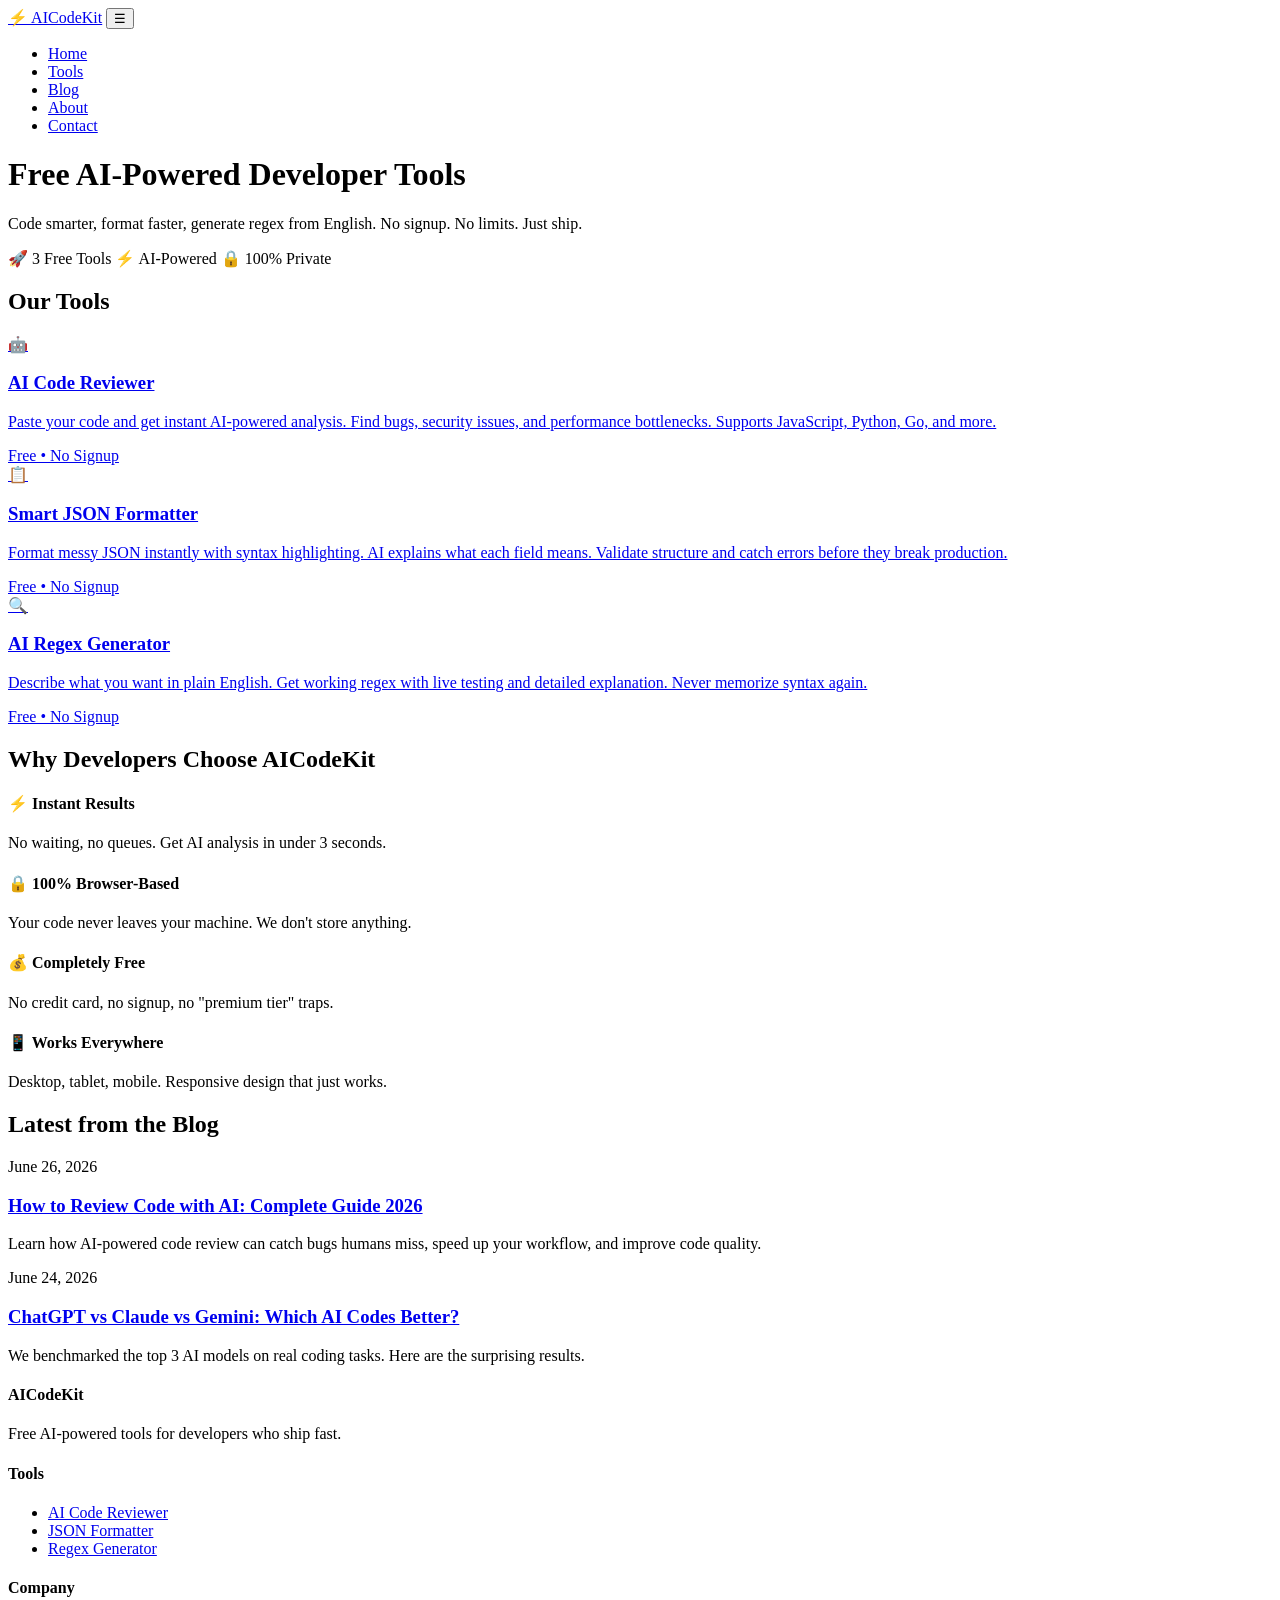
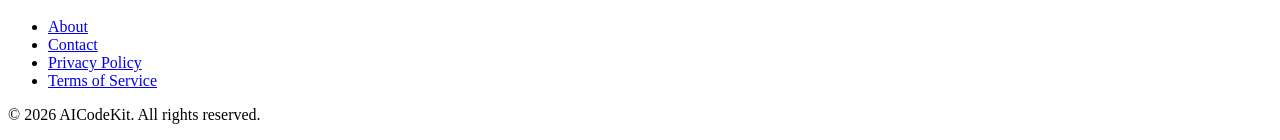
==== index.html @ 96e29e60 "Create index.html" ====
<!DOCTYPE html>
<html lang="en">
<head>
    <meta charset="UTF-8">
    <meta name="viewport" content="width=device-width, initial-scale=1.0">
    <title>AICodeKit — Free AI-Powered Developer Tools</title>
    <meta name="description" content="Free AI-powered developer tools: Code Reviewer, JSON Formatter, Regex Generator. No signup required. Built for developers who ship fast.">
    <link rel="canonical" href="https://aicodekit.com/">
    <link rel="stylesheet" href="css/style.css">
</head>
<body>
    <nav class="navbar">
        <div class="container">
            <a href="/" class="logo">⚡ AICodeKit</a>
            <button class="mobile-toggle" aria-label="Menu">☰</button>
            <ul class="nav-links">
                <li><a href="/">Home</a></li>
                <li><a href="/tools/code-reviewer.html">Tools</a></li>
                <li><a href="/blog/">Blog</a></li>
                <li><a href="/about.html">About</a></li>
                <li><a href="/contact.html">Contact</a></li>
            </ul>
        </div>
    </nav>

    <header class="hero">
        <div class="container">
            <h1>Free AI-Powered Developer Tools</h1>
            <p class="subtitle">Code smarter, format faster, generate regex from English. No signup. No limits. Just ship.</p>
            <div class="hero-stats">
                <span>🚀 3 Free Tools</span>
                <span>⚡ AI-Powered</span>
                <span>🔒 100% Private</span>
            </div>
        </div>
    </header>

    <main class="container">
        <section class="tools-grid">
            <h2>Our Tools</h2>
            <div class="grid">
                <a href="/tools/code-reviewer.html" class="tool-card">
                    <div class="tool-icon">🤖</div>
                    <h3>AI Code Reviewer</h3>
                    <p>Paste your code and get instant AI-powered analysis. Find bugs, security issues, and performance bottlenecks. Supports JavaScript, Python, Go, and more.</p>
                    <span class="tool-tag">Free • No Signup</span>
                </a>

                <a href="/tools/json-formatter.html" class="tool-card">
                    <div class="tool-icon">📋</div>
                    <h3>Smart JSON Formatter</h3>
                    <p>Format messy JSON instantly with syntax highlighting. AI explains what each field means. Validate structure and catch errors before they break production.</p>
                    <span class="tool-tag">Free • No Signup</span>
                </a>

                <a href="/tools/regex-generator.html" class="tool-card">
                    <div class="tool-icon">🔍</div>
                    <h3>AI Regex Generator</h3>
                    <p>Describe what you want in plain English. Get working regex with live testing and detailed explanation. Never memorize syntax again.</p>
                    <span class="tool-tag">Free • No Signup</span>
                </a>
            </div>
        </section>

        <section class="why-us">
            <h2>Why Developers Choose AICodeKit</h2>
            <div class="features">
                <div class="feature">
                    <h4>⚡ Instant Results</h4>
                    <p>No waiting, no queues. Get AI analysis in under 3 seconds.</p>
                </div>
                <div class="feature">
                    <h4>🔒 100% Browser-Based</h4>
                    <p>Your code never leaves your machine. We don't store anything.</p>
                </div>
                <div class="feature">
                    <h4>💰 Completely Free</h4>
                    <p>No credit card, no signup, no "premium tier" traps.</p>
                </div>
                <div class="feature">
                    <h4>📱 Works Everywhere</h4>
                    <p>Desktop, tablet, mobile. Responsive design that just works.</p>
                </div>
            </div>
        </section>

        <section class="latest-posts">
            <h2>Latest from the Blog</h2>
            <div class="posts-grid">
                <article class="post-card">
                    <span class="post-date">June 26, 2026</span>
                    <h3><a href="/blog/ai-code-review-guide.html">How to Review Code with AI: Complete Guide 2026</a></h3>
                    <p>Learn how AI-powered code review can catch bugs humans miss, speed up your workflow, and improve code quality.</p>
                </article>
                <article class="post-card">
                    <span class="post-date">June 24, 2026</span>
                    <h3><a href="/blog/chatgpt-vs-claude-coding.html">ChatGPT vs Claude vs Gemini: Which AI Codes Better?</a></h3>
                    <p>We benchmarked the top 3 AI models on real coding tasks. Here are the surprising results.</p>
                </article>
            </div>
        </section>
    </main>

    <footer>
        <div class="container">
            <div class="footer-grid">
                <div>
                    <h4>AICodeKit</h4>
                    <p>Free AI-powered tools for developers who ship fast.</p>
                </div>
                <div>
                    <h4>Tools</h4>
                    <ul>
                        <li><a href="/tools/code-reviewer.html">AI Code Reviewer</a></li>
                        <li><a href="/tools/json-formatter.html">JSON Formatter</a></li>
                        <li><a href="/tools/regex-generator.html">Regex Generator</a></li>
                    </ul>
                </div>
                <div>
                    <h4>Company</h4>
                    <ul>
                        <li><a href="/about.html">About</a></li>
                        <li><a href="/contact.html">Contact</a></li>
                        <li><a href="/privacy.html">Privacy Policy</a></li>
                        <li><a href="/terms.html">Terms of Service</a></li>
                    </ul>
                </div>
            </div>
            <p class="copyright">© 2026 AICodeKit. All rights reserved.</p>
        </div>
    </footer>

    <script src="js/main.js"></script>
</body>
</html>
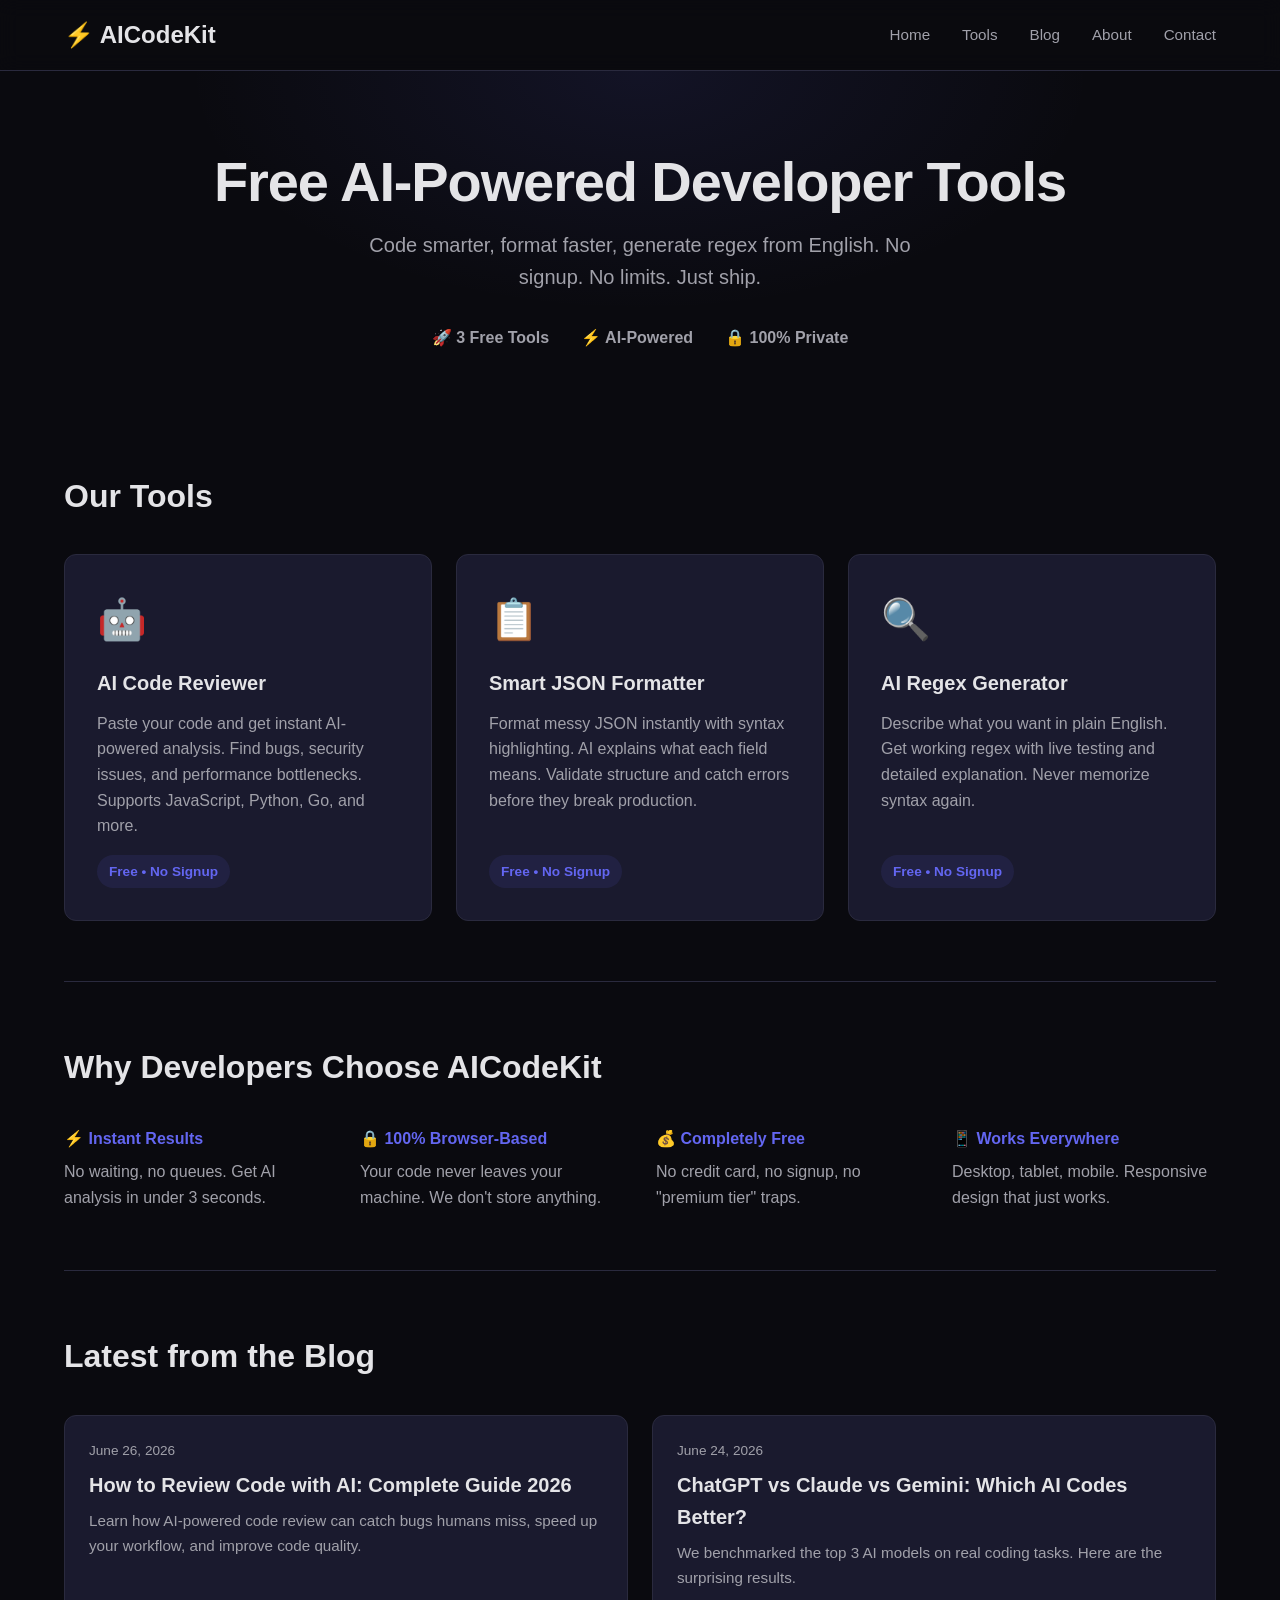
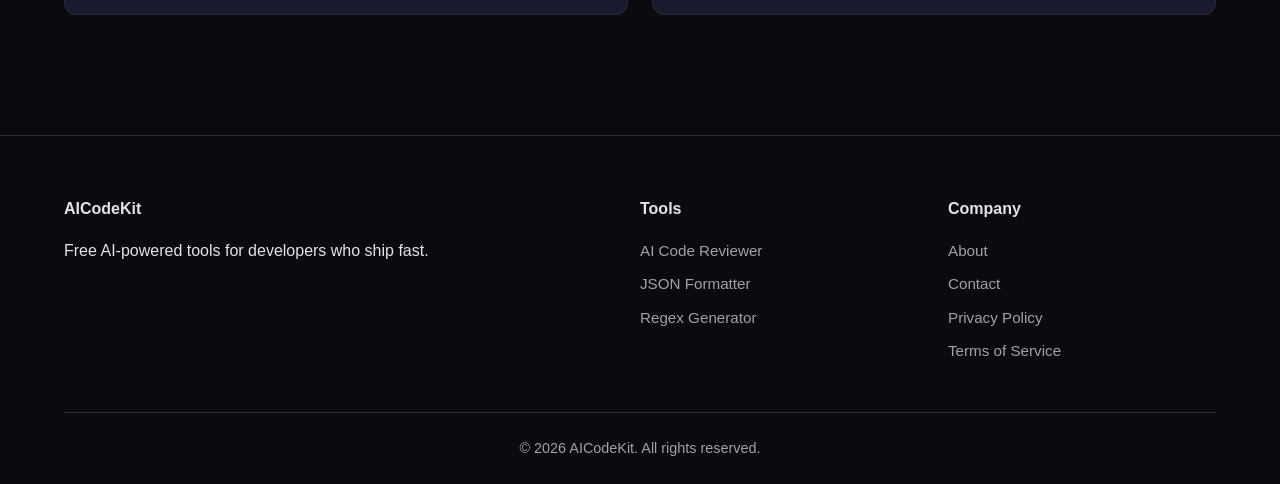
==== commit 864cf335: "Update index.html" ====
--- a/index.html
+++ b/index.html
@@ -6,7 +6,7 @@
     <title>AICodeKit — Free AI-Powered Developer Tools</title>
     <meta name="description" content="Free AI-powered developer tools: Code Reviewer, JSON Formatter, Regex Generator. No signup required. Built for developers who ship fast.">
     <link rel="canonical" href="https://aicodekit.com/">
-    <link rel="stylesheet" href="css/style.css">
+    <link rel="stylesheet" href="style.css">
 </head>
 <body>
     <nav class="navbar">
--- a/style.css
+++ b/style.css
@@ -0,0 +1,447 @@
+/* ===== CSS Variables ===== */
+:root {
+    --bg: #0a0a0f;
+    --bg-elevated: #12121a;
+    --bg-card: #1a1a2e;
+    --border: #2a2a3e;
+    --text: #e4e4e7;
+    --text-muted: #a1a1aa;
+    --primary: #6366f1;
+    --primary-hover: #818cf8;
+    --success: #22c55e;
+    --warning: #f59e0b;
+    --error: #ef4444;
+    --radius: 12px;
+    --shadow: 0 4px 6px -1px rgba(0,0,0,0.3);
+    --font: 'Inter', -apple-system, BlinkMacSystemFont, 'Segoe UI', sans-serif;
+    --font-mono: 'JetBrains Mono', 'Fira Code', 'Consolas', monospace;
+}
+
+/* ===== Reset & Base ===== */
+*, *::before, *::after { box-sizing: border-box; margin: 0; padding: 0; }
+html { scroll-behavior: smooth; }
+body {
+    font-family: var(--font);
+    background: var(--bg);
+    color: var(--text);
+    line-height: 1.6;
+    min-height: 100vh;
+}
+
+a { color: var(--primary); text-decoration: none; transition: color 0.2s; }
+a:hover { color: var(--primary-hover); }
+
+.container {
+    max-width: 1200px;
+    margin: 0 auto;
+    padding: 0 24px;
+}
+
+/* ===== Typography ===== */
+h1 { font-size: clamp(2rem, 5vw, 3.5rem); font-weight: 800; line-height: 1.1; letter-spacing: -0.02em; }
+h2 { font-size: clamp(1.5rem, 3vw, 2rem); font-weight: 700; margin-bottom: 1.5rem; }
+h3 { font-size: 1.25rem; font-weight: 600; margin-bottom: 0.5rem; }
+h4 { font-size: 1rem; font-weight: 600; margin-bottom: 0.5rem; }
+
+/* ===== Navbar ===== */
+.navbar {
+    background: rgba(10,10,15,0.9);
+    backdrop-filter: blur(10px);
+    border-bottom: 1px solid var(--border);
+    position: sticky;
+    top: 0;
+    z-index: 100;
+    padding: 16px 0;
+}
+.navbar .container { display: flex; align-items: center; justify-content: space-between; }
+.logo {
+    font-size: 1.5rem;
+    font-weight: 800;
+    color: var(--text);
+    display: flex;
+    align-items: center;
+    gap: 8px;
+}
+.nav-links {
+    display: flex;
+    list-style: none;
+    gap: 32px;
+}
+.nav-links a {
+    color: var(--text-muted);
+    font-weight: 500;
+    font-size: 0.95rem;
+}
+.nav-links a:hover { color: var(--text); }
+.mobile-toggle {
+    display: none;
+    background: none;
+    border: none;
+    color: var(--text);
+    font-size: 1.5rem;
+    cursor: pointer;
+}
+
+/* ===== Hero ===== */
+.hero {
+    padding: 80px 0 60px;
+    text-align: center;
+    background: radial-gradient(ellipse at top, rgba(99,102,241,0.1) 0%, transparent 50%);
+}
+.hero h1 { margin-bottom: 1rem; }
+.subtitle {
+    font-size: 1.25rem;
+    color: var(--text-muted);
+    max-width: 600px;
+    margin: 0 auto 2rem;
+}
+.hero-stats {
+    display: flex;
+    justify-content: center;
+    gap: 32px;
+    flex-wrap: wrap;
+    font-weight: 600;
+    color: var(--text-muted);
+}
+
+/* ===== Tool Cards ===== */
+.tools-grid { padding: 60px 0; }
+.grid {
+    display: grid;
+    grid-template-columns: repeat(auto-fit, minmax(320px, 1fr));
+    gap: 24px;
+    margin-top: 2rem;
+}
+.tool-card {
+    background: var(--bg-card);
+    border: 1px solid var(--border);
+    border-radius: var(--radius);
+    padding: 32px;
+    transition: transform 0.2s, box-shadow 0.2s, border-color 0.2s;
+    display: flex;
+    flex-direction: column;
+}
+.tool-card:hover {
+    transform: translateY(-4px);
+    box-shadow: var(--shadow), 0 0 20px rgba(99,102,241,0.1);
+    border-color: var(--primary);
+}
+.tool-icon { font-size: 2.5rem; margin-bottom: 16px; }
+.tool-card h3 { color: var(--text); margin-bottom: 12px; }
+.tool-card p { color: var(--text-muted); flex-grow: 1; margin-bottom: 16px; }
+.tool-tag {
+    display: inline-block;
+    background: rgba(99,102,241,0.1);
+    color: var(--primary);
+    padding: 6px 12px;
+    border-radius: 20px;
+    font-size: 0.85rem;
+    font-weight: 600;
+    width: fit-content;
+}
+
+/* ===== Features ===== */
+.why-us { padding: 60px 0; border-top: 1px solid var(--border); }
+.features {
+    display: grid;
+    grid-template-columns: repeat(auto-fit, minmax(250px, 1fr));
+    gap: 32px;
+    margin-top: 2rem;
+}
+.feature h4 { color: var(--primary); }
+.feature p { color: var(--text-muted); }
+
+/* ===== Blog Posts ===== */
+.latest-posts { padding: 60px 0; border-top: 1px solid var(--border); }
+.posts-grid {
+    display: grid;
+    grid-template-columns: repeat(auto-fit, minmax(300px, 1fr));
+    gap: 24px;
+    margin-top: 2rem;
+}
+.post-card {
+    background: var(--bg-card);
+    border: 1px solid var(--border);
+    border-radius: var(--radius);
+    padding: 24px;
+}
+.post-date {
+    color: var(--text-muted);
+    font-size: 0.85rem;
+    display: block;
+    margin-bottom: 8px;
+}
+.post-card h3 a { color: var(--text); }
+.post-card h3 a:hover { color: var(--primary); }
+.post-card p { color: var(--text-muted); margin-top: 8px; font-size: 0.95rem; }
+
+/* ===== Tool Page Layout ===== */
+.tool-page { padding: 40px 0; }
+.tool-header {
+    text-align: center;
+    margin-bottom: 40px;
+}
+.tool-header h1 { margin-bottom: 12px; }
+.tool-header p {
+    color: var(--text-muted);
+    max-width: 600px;
+    margin: 0 auto;
+}
+
+/* ===== Forms & Inputs ===== */
+.tool-container {
+    background: var(--bg-card);
+    border: 1px solid var(--border);
+    border-radius: var(--radius);
+    padding: 32px;
+    margin-bottom: 24px;
+}
+label {
+    display: block;
+    font-weight: 600;
+    margin-bottom: 8px;
+    color: var(--text);
+}
+textarea, input[type="text"], select {
+    width: 100%;
+    background: var(--bg);
+    border: 1px solid var(--border);
+    border-radius: 8px;
+    padding: 12px 16px;
+    color: var(--text);
+    font-family: var(--font-mono);
+    font-size: 0.9rem;
+    resize: vertical;
+    transition: border-color 0.2s;
+}
+textarea:focus, input:focus, select:focus {
+    outline: none;
+    border-color: var(--primary);
+}
+textarea { min-height: 200px; }
+.btn {
+    display: inline-flex;
+    align-items: center;
+    gap: 8px;
+    background: var(--primary);
+    color: white;
+    border: none;
+    border-radius: 8px;
+    padding: 12px 24px;
+    font-size: 1rem;
+    font-weight: 600;
+    cursor: pointer;
+    transition: background 0.2s, transform 0.1s;
+}
+.btn:hover { background: var(--primary-hover); }
+.btn:active { transform: scale(0.98); }
+.btn-secondary {
+    background: transparent;
+    border: 1px solid var(--border);
+    color: var(--text);
+}
+.btn-secondary:hover { background: var(--bg-elevated); }
+.btn-group { display: flex; gap: 12px; flex-wrap: wrap; margin-top: 16px; }
+
+/* ===== Results ===== */
+.results {
+    background: var(--bg);
+    border: 1px solid var(--border);
+    border-radius: 8px;
+    padding: 24px;
+    margin-top: 24px;
+    display: none;
+}
+.results.active { display: block; }
+.results h3 {
+    margin-bottom: 16px;
+    padding-bottom: 12px;
+    border-bottom: 1px solid var(--border);
+}
+.result-section { margin-bottom: 20px; }
+.result-section:last-child { margin-bottom: 0; }
+.result-section h4 {
+    color: var(--primary);
+    font-size: 0.9rem;
+    text-transform: uppercase;
+    letter-spacing: 0.05em;
+    margin-bottom: 8px;
+}
+.result-item {
+    background: var(--bg-card);
+    border-left: 3px solid var(--primary);
+    padding: 12px 16px;
+    margin-bottom: 8px;
+    border-radius: 0 8px 8px 0;
+}
+.result-item.error { border-left-color: var(--error); }
+.result-item.warning { border-left-color: var(--warning); }
+.result-item.success { border-left-color: var(--success); }
+.result-meta {
+    font-size: 0.85rem;
+    color: var(--text-muted);
+    margin-bottom: 4px;
+}
+.result-text { font-size: 0.95rem; }
+.code-block {
+    background: var(--bg);
+    border: 1px solid var(--border);
+    border-radius: 6px;
+    padding: 16px;
+    font-family: var(--font-mono);
+    font-size: 0.85rem;
+    overflow-x: auto;
+    white-space: pre-wrap;
+    word-break: break-all;
+}
+.copy-btn {
+    float: right;
+    background: var(--bg-elevated);
+    border: 1px solid var(--border);
+    color: var(--text-muted);
+    padding: 4px 12px;
+    border-radius: 6px;
+    font-size: 0.8rem;
+    cursor: pointer;
+    margin-top: -8px;
+}
+.copy-btn:hover { color: var(--text); }
+
+/* ===== JSON Specific ===== */
+.json-output {
+    background: var(--bg);
+    border: 1px solid var(--border);
+    border-radius: 8px;
+    padding: 20px;
+    font-family: var(--font-mono);
+    font-size: 0.85rem;
+    overflow-x: auto;
+    white-space: pre;
+    margin-top: 16px;
+}
+.json-key { color: #93c5fd; }
+.json-string { color: #86efac; }
+.json-number { color: #fca5a5; }
+.json-boolean { color: #fcd34d; }
+
+/* ===== Regex Specific ===== */
+.regex-output {
+    background: var(--bg);
+    border: 1px solid var(--border);
+    border-radius: 8px;
+    padding: 20px;
+    font-family: var(--font-mono);
+    font-size: 1.1rem;
+    color: var(--success);
+    margin: 16px 0;
+    position: relative;
+}
+.test-area {
+    margin-top: 20px;
+}
+.test-input {
+    width: 100%;
+    background: var(--bg);
+    border: 1px solid var(--border);
+    border-radius: 8px;
+    padding: 12px;
+    color: var(--text);
+    font-family: var(--font);
+    margin-bottom: 12px;
+}
+.test-results {
+    background: var(--bg);
+    border: 1px solid var(--border);
+    border-radius: 8px;
+    padding: 16px;
+    min-height: 60px;
+}
+.match-highlight {
+    background: rgba(34,197,94,0.2);
+    color: var(--success);
+    padding: 2px 4px;
+    border-radius: 4px;
+    font-weight: 600;
+}
+.no-match {
+    color: var(--text-muted);
+    font-style: italic;
+}
+
+/* ===== Loading ===== */
+.loading {
+    display: none;
+    text-align: center;
+    padding: 40px;
+}
+.loading.active { display: block; }
+.spinner {
+    width: 40px;
+    height: 40px;
+    border: 3px solid var(--border);
+    border-top-color: var(--primary);
+    border-radius: 50%;
+    animation: spin 0.8s linear infinite;
+    margin: 0 auto 16px;
+}
+@keyframes spin { to { transform: rotate(360deg); } }
+
+/* ===== Error Message ===== */
+.error-msg {
+    background: rgba(239,68,68,0.1);
+    border: 1px solid var(--error);
+    color: var(--error);
+    padding: 16px;
+    border-radius: 8px;
+    margin-top: 16px;
+    display: none;
+}
+.error-msg.active { display: block; }
+
+/* ===== Footer ===== */
+footer {
+    border-top: 1px solid var(--border);
+    padding: 60px 0 24px;
+    margin-top: 60px;
+}
+.footer-grid {
+    display: grid;
+    grid-template-columns: 2fr 1fr 1fr;
+    gap: 40px;
+    margin-bottom: 40px;
+}
+.footer-grid h4 { margin-bottom: 16px; }
+.footer-grid ul { list-style: none; }
+.footer-grid li { margin-bottom: 8px; }
+.footer-grid a { color: var(--text-muted); font-size: 0.95rem; }
+.footer-grid a:hover { color: var(--text); }
+.copyright {
+    text-align: center;
+    color: var(--text-muted);
+    font-size: 0.9rem;
+    padding-top: 24px;
+    border-top: 1px solid var(--border);
+}
+
+/* ===== Responsive ===== */
+@media (max-width: 768px) {
+    .mobile-toggle { display: block; }
+    .nav-links {
+        display: none;
+        position: absolute;
+        top: 100%;
+        left: 0;
+        right: 0;
+        background: var(--bg-elevated);
+        flex-direction: column;
+        padding: 20px;
+        border-bottom: 1px solid var(--border);
+    }
+    .nav-links.active { display: flex; }
+    .hero { padding: 60px 0 40px; }
+    .hero-stats { gap: 16px; }
+    .grid { grid-template-columns: 1fr; }
+    .footer-grid { grid-template-columns: 1fr; gap: 32px; }
+    .btn-group { flex-direction: column; }
+    .btn { width: 100%; justify-content: center; }
+}
